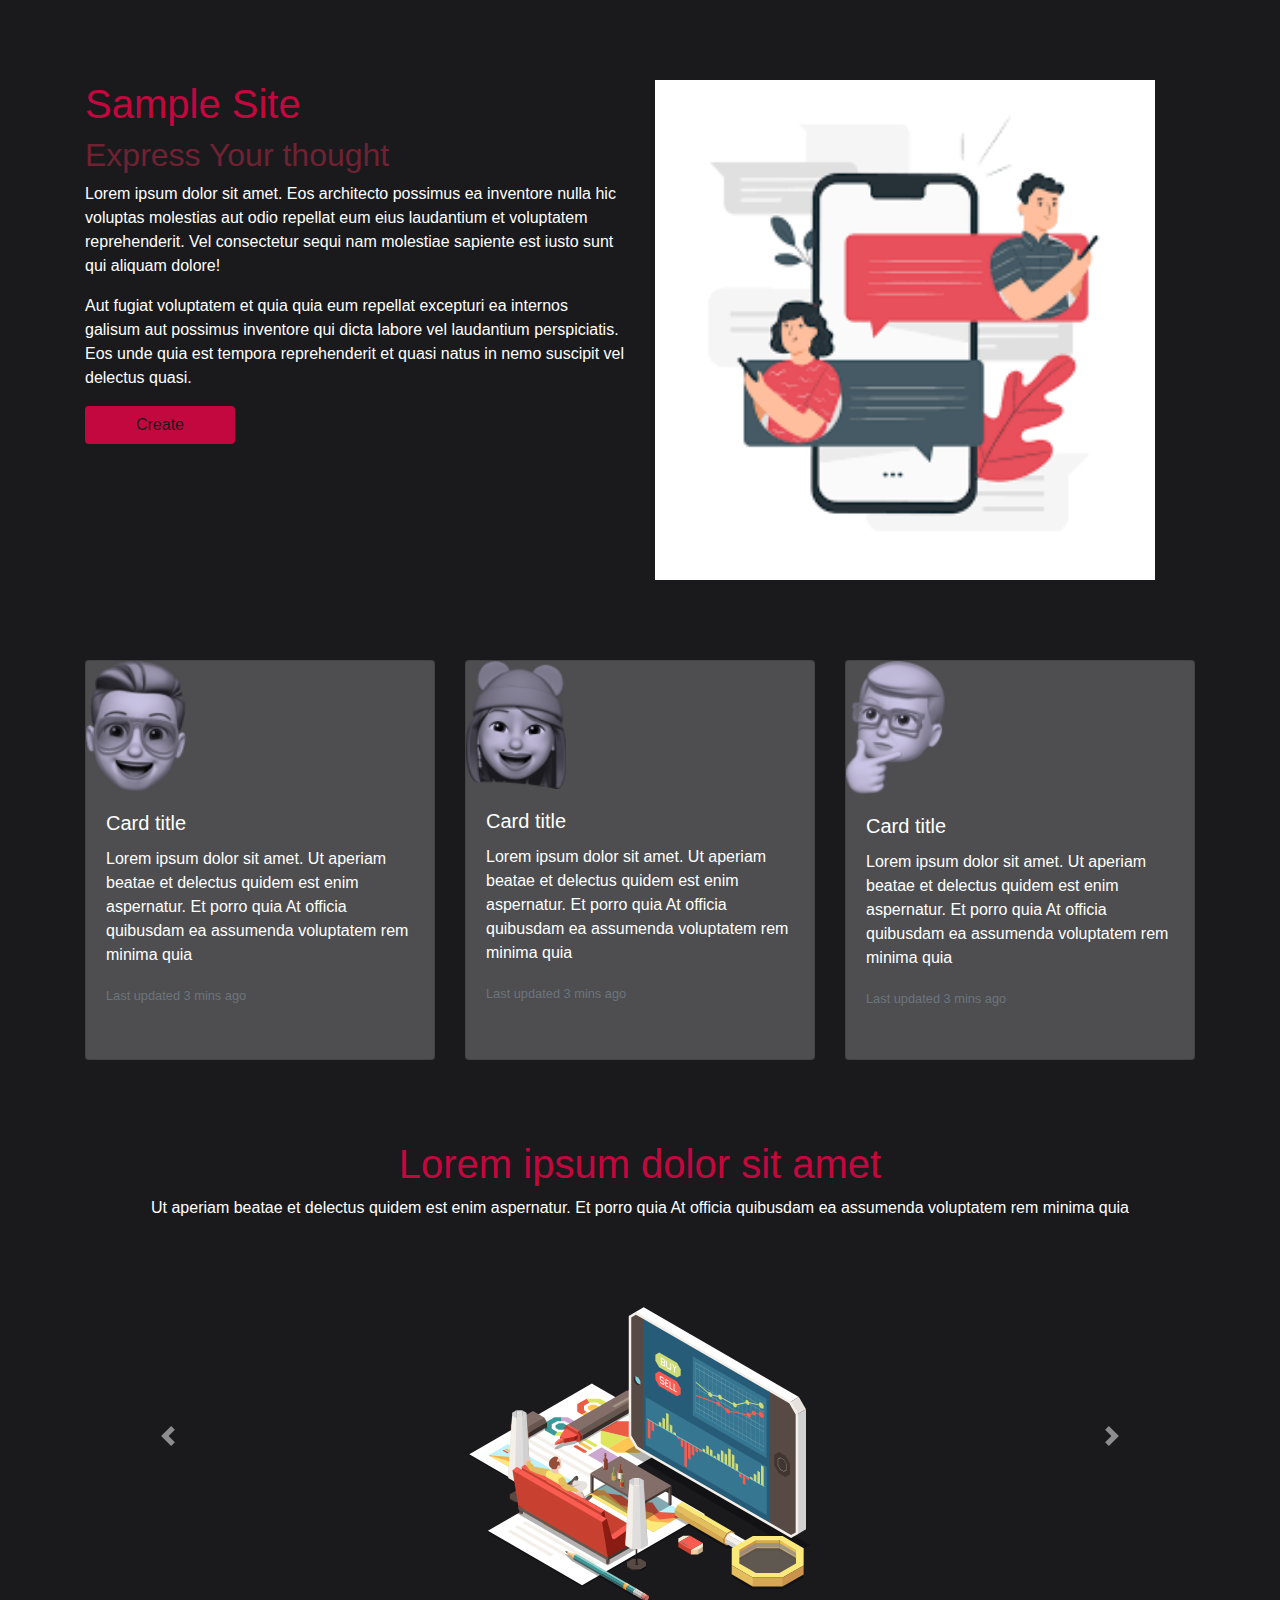
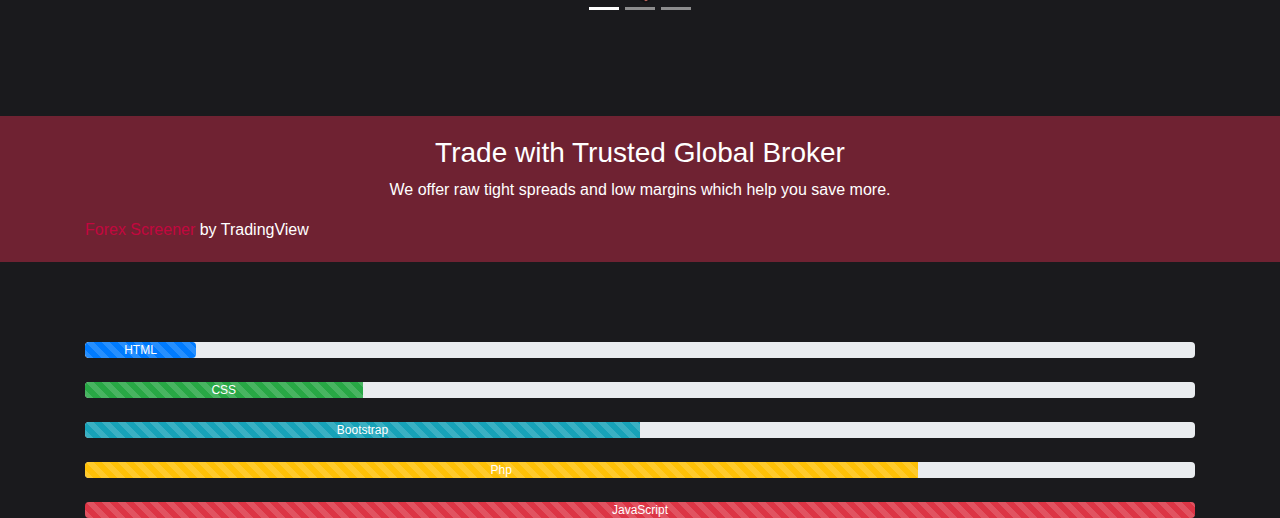
==== index.html @ 882d2395 "something tried" ====
<!DOCTYPE html>
<html lang="en">
<head>
    <meta charset="UTF-8">
    <meta http-equiv="X-UA-Compatible" content="IE=edge">
    <meta name="viewport" content="width=device-width, initial-scale=1.0">
    <title>Sample - Home</title>
    <link rel="stylesheet" href="asset/css/style.css" type="text/css">
    <link rel="stylesheet" href="https://cdn.jsdelivr.net/npm/bootstrap@4.0.0/dist/css/bootstrap.min.css" integrity="sha384-Gn5384xqQ1aoWXA+058RXPxPg6fy4IWvTNh0E263XmFcJlSAwiGgFAW/dAiS6JXm" crossorigin="anonymous">
    <script src="https://code.jquery.com/jquery-3.2.1.slim.min.js" integrity="sha384-KJ3o2DKtIkvYIK3UENzmM7KCkRr/rE9/Qpg6aAZGJwFDMVNA/GpGFF93hXpG5KkN" crossorigin="anonymous"></script>
    <script src="https://cdn.jsdelivr.net/npm/popper.js@1.12.9/dist/umd/popper.min.js" integrity="sha384-ApNbgh9B+Y1QKtv3Rn7W3mgPxhU9K/ScQsAP7hUibX39j7fakFPskvXusvfa0b4Q" crossorigin="anonymous"></script>
    <script src="https://cdn.jsdelivr.net/npm/bootstrap@4.0.0/dist/js/bootstrap.min.js" integrity="sha384-JZR6Spejh4U02d8jOt6vLEHfe/JQGiRRSQQxSfFWpi1MquVdAyjUar5+76PVCmYl" crossorigin="anonymous"></script>
    <script src="https://code.jquery.com/jquery-3.3.1.js" integrity="sha256-2Kok7MbOyxpgUVvAk/HJ2jigOSYS2auK4Pfzbm7uH60="crossorigin="anonymous"></script>
    <script>
        $(function(){
            $("#header").load("header.html");
            $("#footer").load("footer.html");
        });
    </script>
</head>
<body>
    <!--Header-->
    <div id="header"></div>
    <!--main-heading-->
    <div class="main">
        <div class="container">
            <div class="main-title">
                <div class="row">
                    <div class="col-lg-6 col-12">
                        <h1>Sample Site</h1>
                        <h2>Express Your thought</h2>
                        <p>Lorem ipsum dolor sit amet. Eos architecto possimus ea inventore nulla hic voluptas molestias aut odio repellat eum eius laudantium et voluptatem reprehenderit. Vel consectetur sequi nam molestiae sapiente est iusto sunt qui aliquam dolore! </p>
                        <p>Aut fugiat voluptatem et quia quia eum repellat excepturi ea internos galisum aut possimus inventore qui dicta labore vel laudantium perspiciatis. Eos unde quia est tempora reprehenderit et quasi natus in nemo suscipit vel delectus quasi.</p>
                        <button class="btn btn-create"><a href="#">Create</a></button>
                    </div>
                    <div class="col-lg-6 col-md-6 col-sm-6 col-12">
                        <img src="asset/images/main(1).png" width="500px" alt="test image">
                    </div>
                </div>
            </div>
        </div>
    </div>
    <!--card-->
    <div class="card-group container">
        <div class="row">
            <div class="col-lg-4 col-12">
        <div class="card">
          <img src="asset/images/team-image.png" alt="Card image cap" width="100px">
          <div class="card-body">
            <h5 class="card-title">Card title</h5>
            <p class="card-text">Lorem ipsum dolor sit amet. Ut aperiam beatae et delectus quidem est enim aspernatur. Et porro quia At officia quibusdam ea assumenda voluptatem rem minima quia</p>
            <p class="card-text"><small class="text-muted">Last updated 3 mins ago</small></p>
          </div>
        </div>
    </div>
    <div class="col-lg-4 col-12">
        <div class="card">
          <img src="asset/images/team-image2.png" alt="Card image cap" width="100px">
          <div class="card-body">
            <h5 class="card-title">Card title</h5>
            <p class="card-text">Lorem ipsum dolor sit amet. Ut aperiam beatae et delectus quidem est enim aspernatur. Et porro quia At officia quibusdam ea assumenda voluptatem rem minima quia</p>
            <p class="card-text"><small class="text-muted">Last updated 3 mins ago</small></p>
          </div>
        </div>
    </div>
    <div class="col-lg-4 col-12">
        <div class="card">
          <img src="asset/images/team-image3.png" alt="Card image cap" width="100px">
          <div class="card-body">
            <h5 class="card-title">Card title</h5>
            <p class="card-text">Lorem ipsum dolor sit amet. Ut aperiam beatae et delectus quidem est enim aspernatur. Et porro quia At officia quibusdam ea assumenda voluptatem rem minima quia</p>
            <p class="card-text"><small class="text-muted">Last updated 3 mins ago</small></p>
          </div>
        </div>
    </div>
        </div>
      </div>
      <!-- welcome-->
      <div class="sub-main">
        <div class="container">
            <div class="row">
                <div class="col-lg-12 col-12 text-center">
                    <h1>Lorem ipsum dolor sit amet</h1>
                    <p>Ut aperiam beatae et delectus quidem est enim aspernatur. Et porro quia At officia quibusdam ea assumenda voluptatem rem minima quia</p>
                </div>
            </div>
        </div>
      </div>
      <!-- carousel-->
      <div class="container text-center">
          <div id="carouselExampleIndicators" class="carousel slide" data-ride="carousel">
            <ol class="carousel-indicators">
              <li data-target="#carouselExampleIndicators" data-slide-to="0" class="active"></li>
              <li data-target="#carouselExampleIndicators" data-slide-to="1"></li>
              <li data-target="#carouselExampleIndicators" data-slide-to="2"></li>
            </ol>
            <div class="carousel-inner">
              <div class="carousel-item active">
                <img class="d-block w-100" src="asset/images/ready to trade.svg" alt="First slide" width="600px" height="400px">
              </div>
              <div class="carousel-item">
                <img class="d-block w-100" src="asset/images/Trade with comission.svg" alt="Second slide" width="600px" height="400px">
              </div>
              <div class="carousel-item">
                <img class="d-block w-100" src="asset/images/ready to trade.svg" alt="Third slide" width="600px" height="400px">
              </div>
            </div>
            <a class="carousel-control-prev" href="#carouselExampleIndicators" role="button" data-slide="prev">
              <span class="carousel-control-prev-icon" aria-hidden="true"></span>
              <span class="sr-only">Previous</span>
            </a>
            <a class="carousel-control-next" href="#carouselExampleIndicators" role="button" data-slide="next">
              <span class="carousel-control-next-icon" aria-hidden="true"></span>
              <span class="sr-only">Next</span>
            </a>
          </div>
      </div>
      <!--trading view-->
      <div class="trading-view">
		<div class="container">
			<div class="row">
				<div class="col-12">
					<h3 class="title-head2 text-center">Trade with Trusted Global Broker</h3>
					<p class="title-head3 text-center">We offer raw tight spreads and low margins which help you save
						more.</p>
				</div>
			</div>
			<div class="row">
				<div class="col-12">
					<div class="live-table">
						<div class="tradingview-widget-container">
							<div class="tradingview-widget-container__widget"></div>
							<div class="tradingview-widget-copyright"><a
									href="https://www.tradingview.com/forex-screener/" rel="noopener"
									target="_blank"><span class="blue-text">Forex Screener</span></a> by TradingView
							</div>
							<script type="text/javascript"
								src="https://s3.tradingview.com/external-embedding/embed-widget-screener.js" async>
									{
										"width": 1100,
											"height": 512,
												"defaultColumn": "overview",
													"defaultScreen": "general",
														"market": "forex",
															"showToolbar": true,
																"colorTheme": "dark",
																	"locale": "en"
									}
								</script>
						</div>
					</div>
				</div>
			</div>
		</div>
	</div>

    <!--Testimonal-->
    <div class="testimonal">
        <div class="container">
            <div class="row">
                <div class="col-lg-12 col-12">
                    
                    <div class="progress">
                        <div class="progress progress-bar progress-bar-striped progress-bar-animated" role="progressbar" style="width: 10%" aria-valuenow="10" aria-valuemin="0" aria-valuemax="100">HTML</div>
                      </div>
                      <br>
                      <div class="progress">
                        <div class="progress-bar progress-bar-striped bg-success progress-bar-animated" role="progressbar" style="width: 25%" aria-valuenow="25" aria-valuemin="0" aria-valuemax="100">CSS</div>
                      </div><br>
                      <div class="progress">
                        <div class="progress-bar progress-bar-striped bg-info progress-bar-animated" role="progressbar" style="width: 50%" aria-valuenow="50" aria-valuemin="0" aria-valuemax="100">Bootstrap</div>
                      </div><br>
                      <div class="progress">
                        <div class="progress-bar progress-bar-striped bg-warning progress-bar-animated" role="progressbar" style="width: 75%" aria-valuenow="75" aria-valuemin="0" aria-valuemax="100">Php</div>
                      </div><br>
                      <div class="progress">
                        <div class="progress-bar progress-bar-striped bg-danger progress-bar-animated" role="progressbar" style="width: 100%" aria-valuenow="100" aria-valuemin="0" aria-valuemax="100">JavaScript</div>
                      </div>
                      </ul>

                </div>
            </div>
        </div>
    </div>
	
<!--footer-->
<div id="footer"></div>
</body>
</html>
---- asset/css/style.css ----
*{
    margin: 0;
    padding: 0;
}
body{
    background-color: #1A1A1D !important;
    color: #fff !important;
}
a{
    text-decoration: none;
    color: #C3073F !important;
}
.main, .card-group, .sub-main, .trading-view, .testimonal{
    margin-top: 80px;
}
h1{
    color: #C3073F !important;
}
h2{
    color: #6f2232 !important;
}
.btn-create{
    width: 150px;
    background-color: #C3073F;
    
}
.btn-create a{
    color: #1A1A1D !important;
}
.card-group{
    
}
.card{
    background-color: #4E4E50 !important;
    height: 400px;
    width: 350px;
}
.card img{
    display: flex;
    justify-content: center;
}
.trading-view{
    padding: 20px;
    background-color: #6f2232;
}
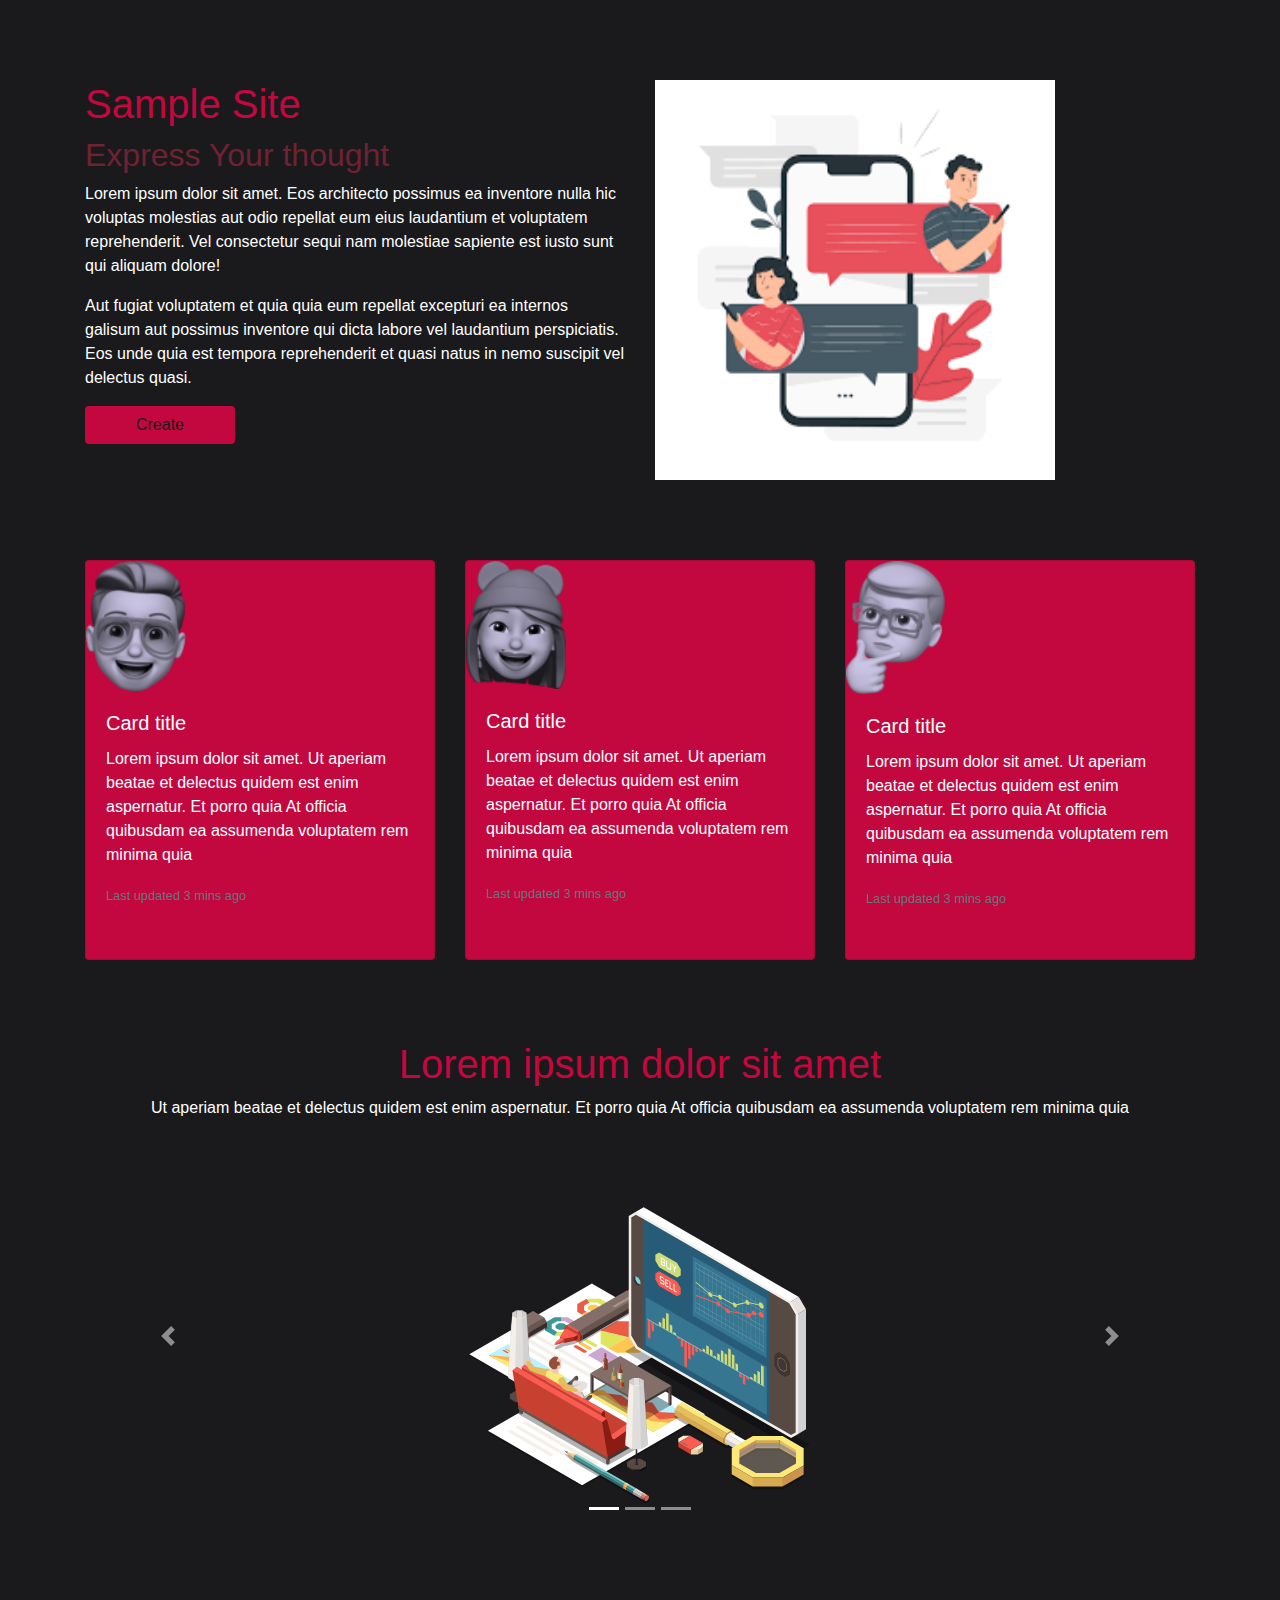
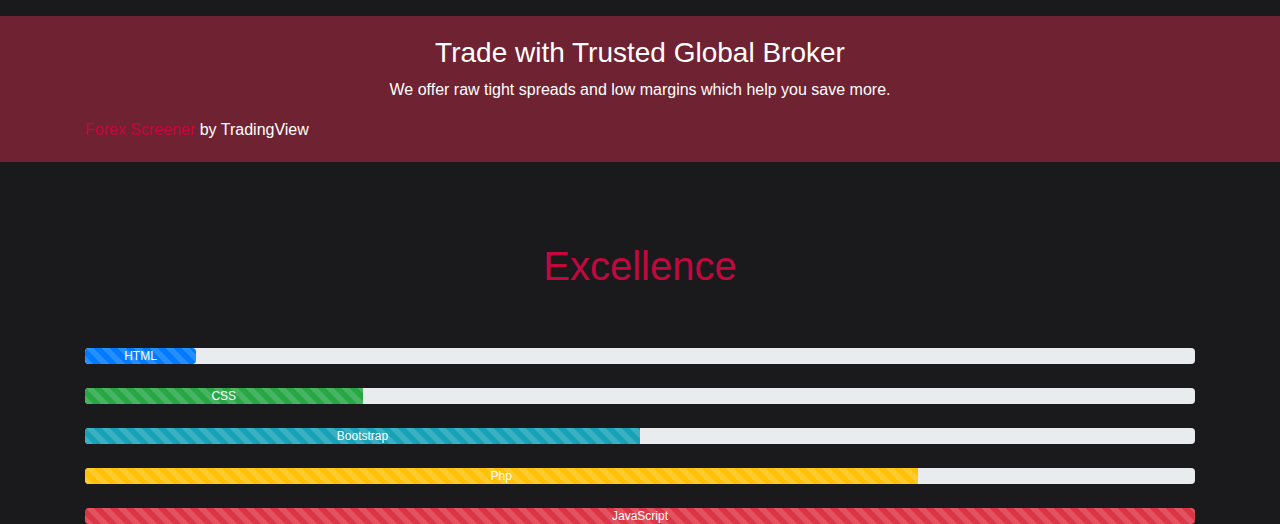
==== commit 3bd9e483: "footer updated" ====
--- a/index.html
+++ b/index.html
@@ -34,14 +34,14 @@
                         <button class="btn btn-create"><a href="#">Create</a></button>
                     </div>
                     <div class="col-lg-6 col-md-6 col-sm-6 col-12">
-                        <img src="asset/images/main(1).png" width="500px" alt="test image">
+                        <img src="asset/images/main(1).png" width="400px" alt="test image">
                     </div>
                 </div>
             </div>
         </div>
     </div>
     <!--card-->
-    <div class="card-group container">
+    <div class="card-group container justify-content-center">
         <div class="row">
             <div class="col-lg-4 col-12">
         <div class="card">
@@ -158,6 +158,11 @@
     <div class="testimonal">
         <div class="container">
             <div class="row">
+                <div class="col-lg-12 col-12 text-center">
+                    <h1>Excellence</h1>
+                </div>
+            </div>
+            <div class="row progres">
                 <div class="col-lg-12 col-12">
                     
                     <div class="progress">
--- a/asset/css/style.css
+++ b/asset/css/style.css
@@ -10,7 +10,11 @@
     text-decoration: none;
     color: #C3073F !important;
 }
-.main, .card-group, .sub-main, .trading-view, .testimonal{
+li{
+    list-style: none;
+
+}
+.main, .card-group, .sub-main, .trading-view, .testimonal, .footer{
     margin-top: 80px;
 }
 h1{
@@ -31,9 +35,10 @@
     
 }
 .card{
-    background-color: #4E4E50 !important;
+    background-color: #C3073F !important;
     height: 400px;
     width: 350px;
+    border-radius: 10px;
 }
 .card img{
     display: flex;
@@ -42,4 +47,10 @@
 .trading-view{
     padding: 20px;
     background-color: #6f2232;
+}
+.footer-section{
+    margin-top: 50px;
+}
+.progres{
+    margin-top: 50px;
 }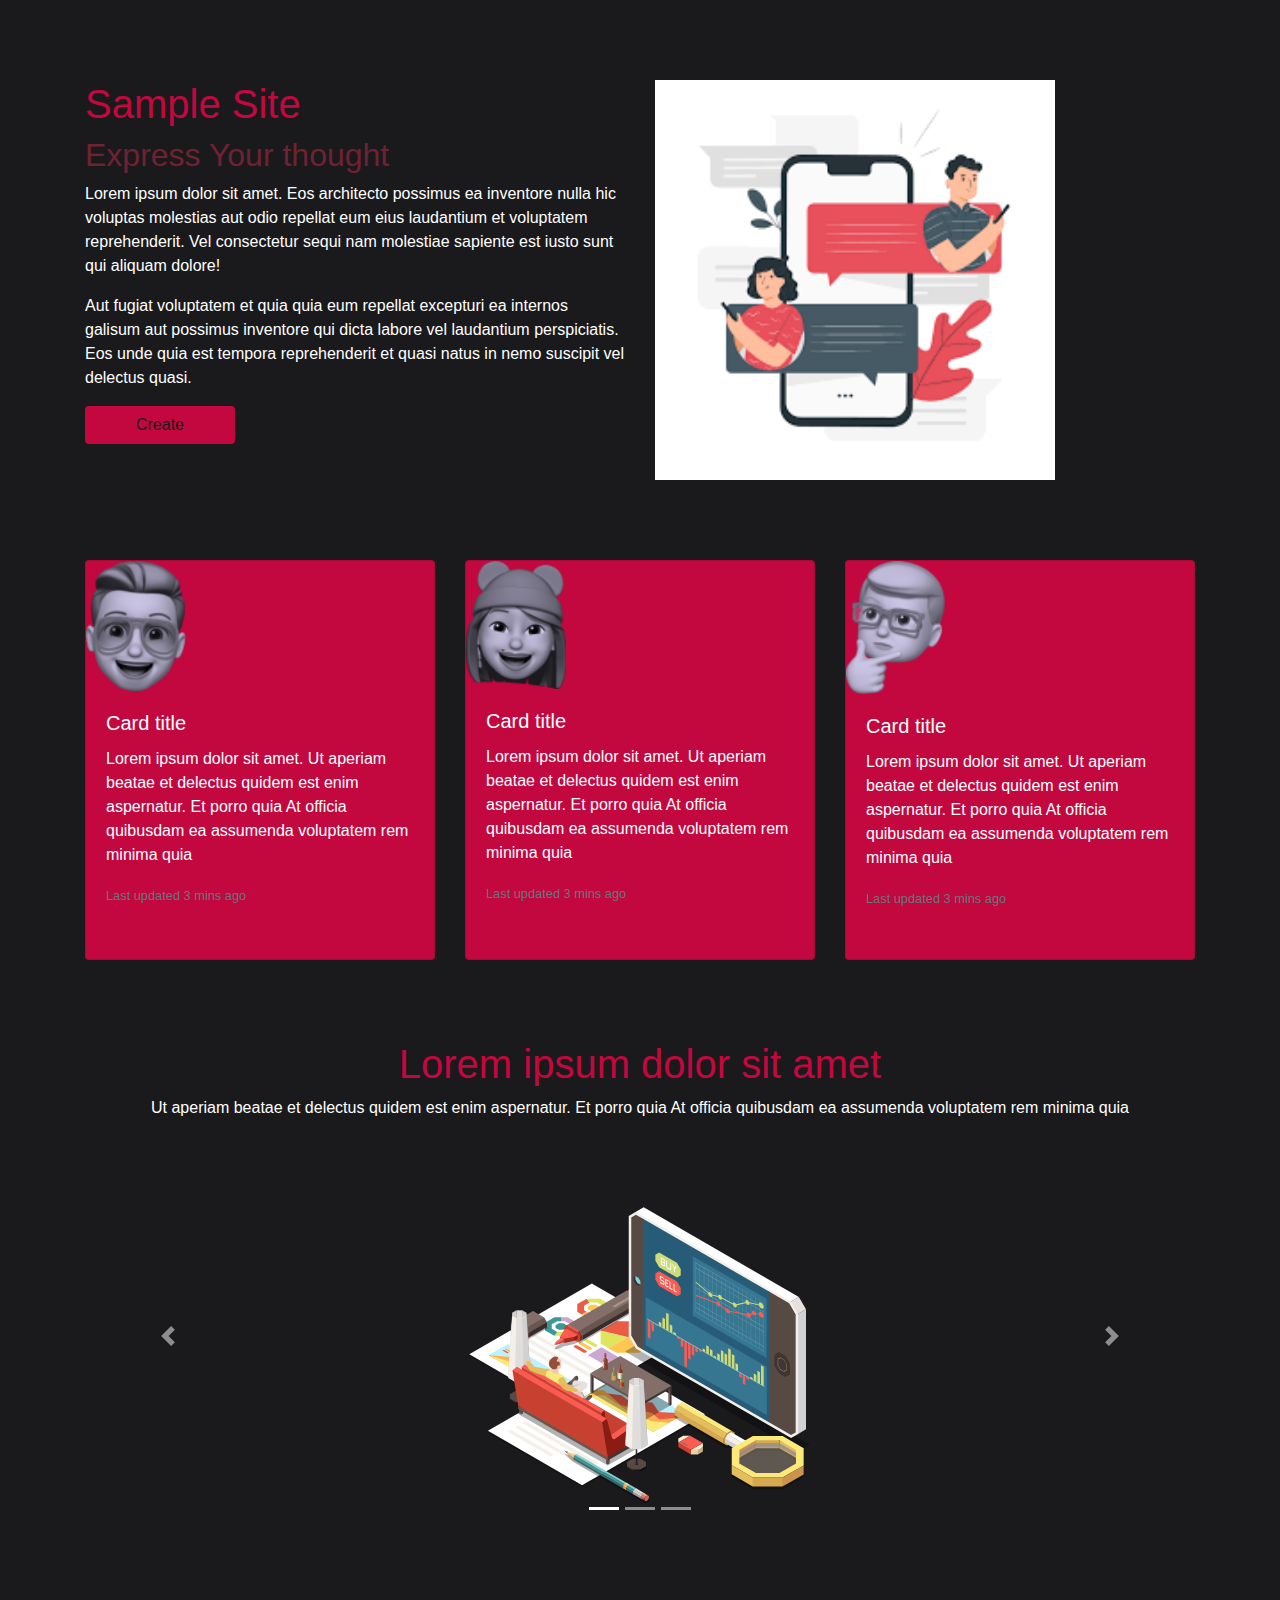
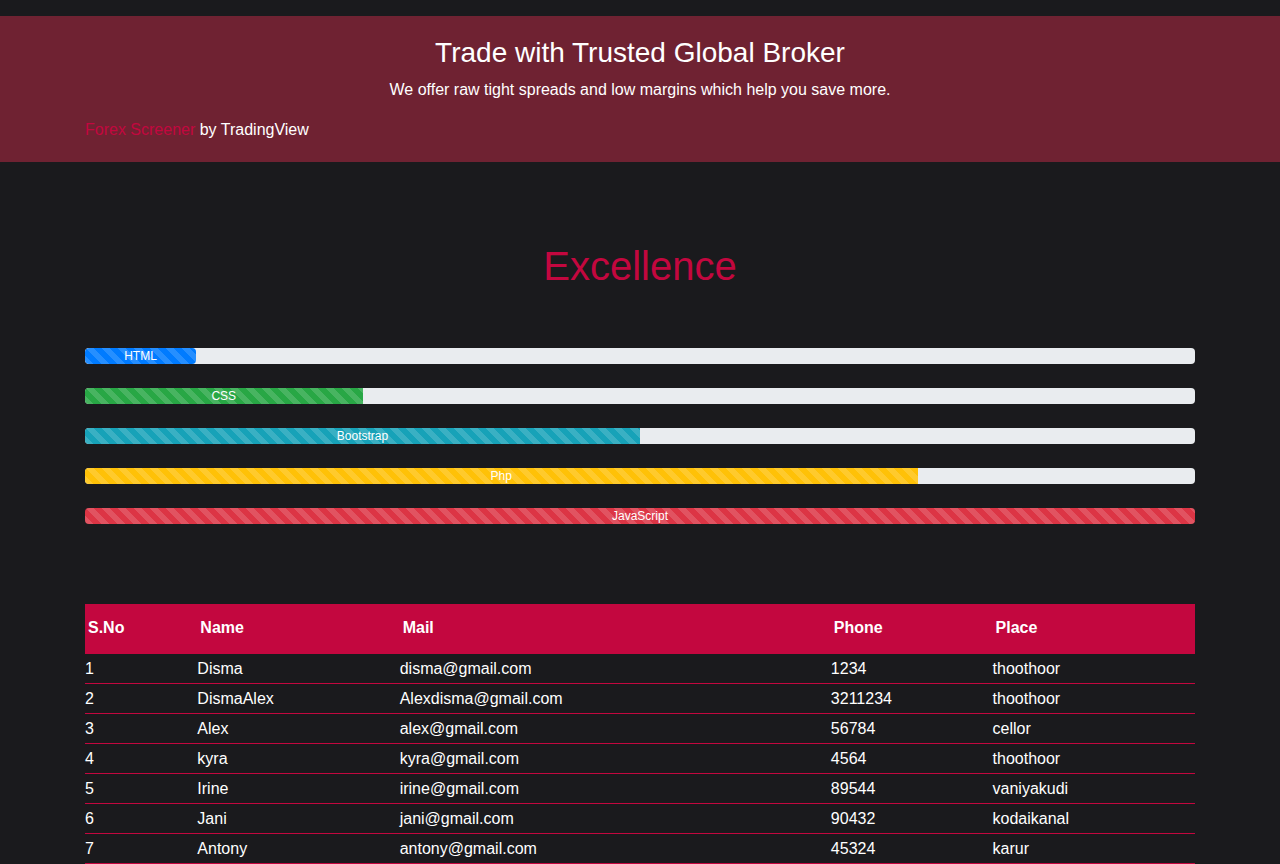
==== commit 4fa11669: "some updation in index" ====
--- a/index.html
+++ b/index.html
@@ -6,6 +6,7 @@
     <meta name="viewport" content="width=device-width, initial-scale=1.0">
     <title>Sample - Home</title>
     <link rel="stylesheet" href="asset/css/style.css" type="text/css">
+    <link rel="stylesheet" type="text/css" href="https://stackpath.bootstrapcdn.com/font-awesome/4.7.0/css/font-awesome.min.css" />
     <link rel="stylesheet" href="https://cdn.jsdelivr.net/npm/bootstrap@4.0.0/dist/css/bootstrap.min.css" integrity="sha384-Gn5384xqQ1aoWXA+058RXPxPg6fy4IWvTNh0E263XmFcJlSAwiGgFAW/dAiS6JXm" crossorigin="anonymous">
     <script src="https://code.jquery.com/jquery-3.2.1.slim.min.js" integrity="sha384-KJ3o2DKtIkvYIK3UENzmM7KCkRr/rE9/Qpg6aAZGJwFDMVNA/GpGFF93hXpG5KkN" crossorigin="anonymous"></script>
     <script src="https://cdn.jsdelivr.net/npm/popper.js@1.12.9/dist/umd/popper.min.js" integrity="sha384-ApNbgh9B+Y1QKtv3Rn7W3mgPxhU9K/ScQsAP7hUibX39j7fakFPskvXusvfa0b4Q" crossorigin="anonymous"></script>
@@ -187,6 +188,73 @@
             </div>
         </div>
     </div>
+
+    <!--Table-->
+    <div class="table-view justify-content-center">
+      <div class="container">
+        <div class="table-present">
+          <table>
+            
+            <tr>
+              <th>S.No</th>
+              <th>Name</th>
+              <th>Mail</th>
+              <th>Phone</th>
+              <th>Place</th>
+            </tr>
+            <tr class="c1">
+              <td>1</td>
+              <td>Disma</td>
+              <td>disma@gmail.com</td>
+              <td>1234</td>
+              <td>thoothoor</td>
+            </tr>
+            <tr class="c2">
+              <td>2</td>
+              <td>DismaAlex</td>
+              <td>Alexdisma@gmail.com</td>
+              <td>3211234</td>
+              <td>thoothoor</td>
+            </tr>
+            <tr class="c3">
+              <td>3</td>
+              <td>Alex</td>
+              <td>alex@gmail.com</td>
+              <td>56784</td>
+              <td>cellor</td>
+            </tr>
+            <tr class="c4">
+              <td>4</td>
+              <td>kyra</td>
+              <td>kyra@gmail.com</td>
+              <td>4564</td>
+              <td>thoothoor</td>
+            </tr>
+            <tr class="c5">
+              <td>5</td>
+              <td>Irine</td>
+              <td>irine@gmail.com</td>
+              <td>89544</td>
+              <td>vaniyakudi</td>
+            </tr>
+            <tr class="c6">
+              <td>6</td>
+              <td>Jani</td>
+              <td>jani@gmail.com</td>
+              <td>90432</td>
+              <td>kodaikanal</td>
+            </tr>
+            <tr class="c7">
+              <td>7</td>
+              <td>Antony</td>
+              <td>antony@gmail.com</td>
+              <td>45324</td>
+              <td>karur</td>
+            </tr>
+          </table>
+        </div>
+      </div>
+    </div>
 	
 <!--footer-->
 <div id="footer"></div>
--- a/asset/css/style.css
+++ b/asset/css/style.css
@@ -14,7 +14,7 @@
     list-style: none;
 
 }
-.main, .card-group, .sub-main, .trading-view, .testimonal, .footer{
+.main, .card-group, .sub-main, .trading-view, .testimonal, .footer, .table-view{
     margin-top: 80px;
 }
 h1{
@@ -53,4 +53,22 @@
 }
 .progres{
     margin-top: 50px;
-}+}
+table{
+    width: 100%;
+}
+table,th,tr{
+    border-bottom: 1px solid #C3073F;
+}
+th{
+    padding: 12px 3px;
+    text-align: center;
+    height: 50px;
+    background-color: #C3073F;
+}
+td{
+    height: 30px;
+}
+tr .c1{
+    background-color: darkcyan;
+}
